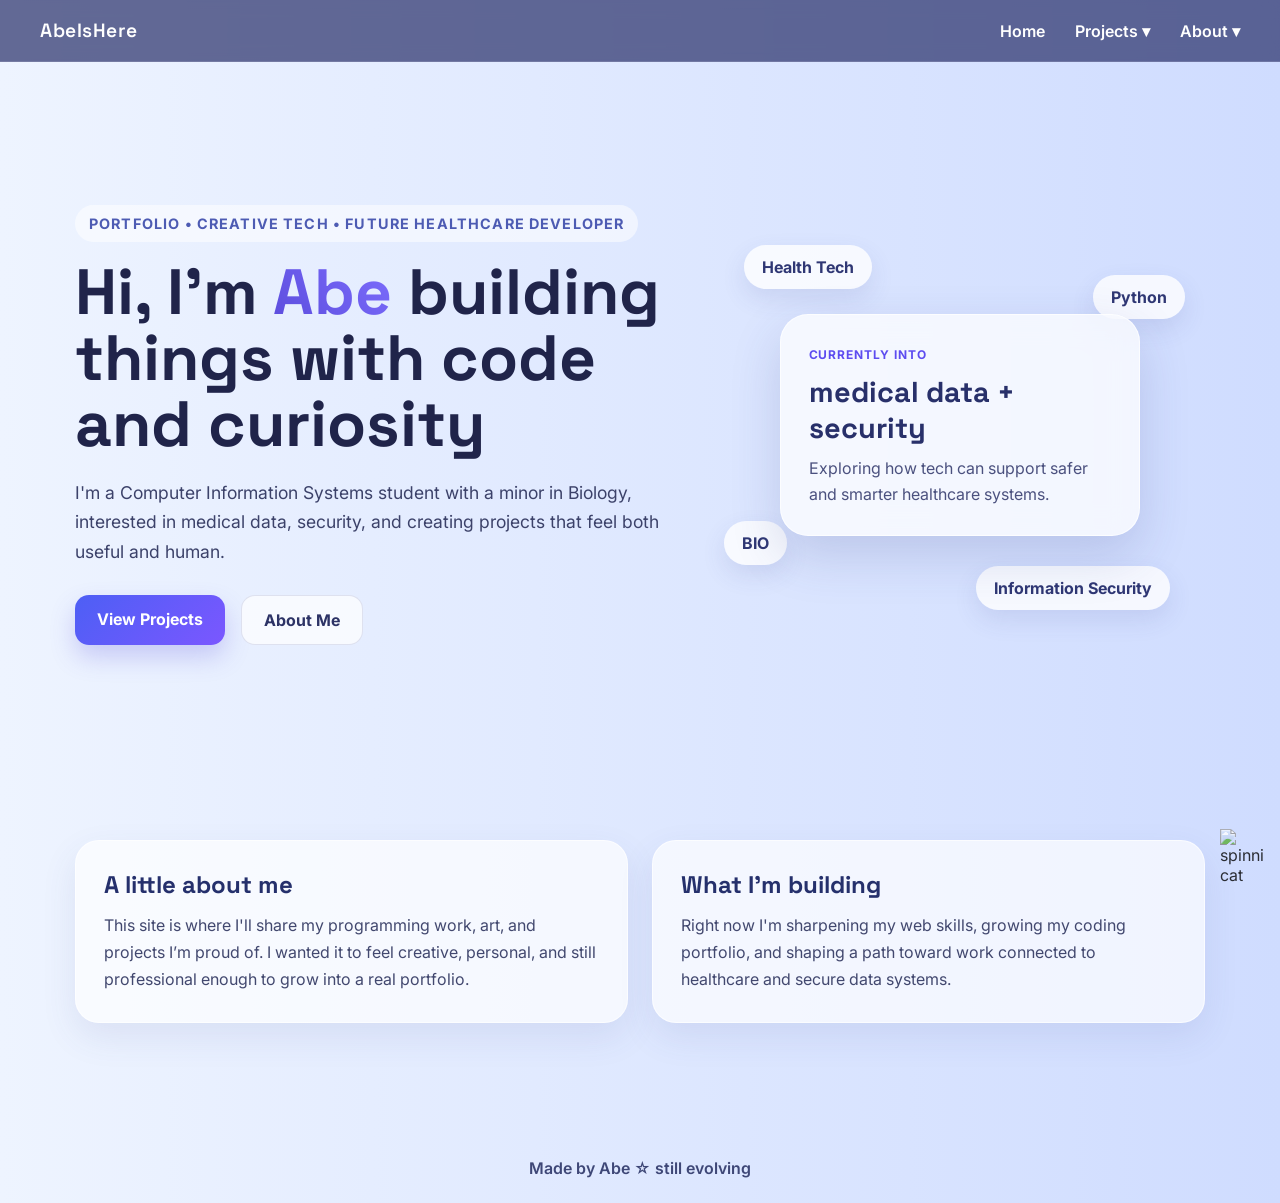
==== public/index.html @ e4e8d24d "Version 2 of Website" ====
<!DOCTYPE html>
<html lang="en">
  <head>
    <meta charset="UTF-8">
    <meta name="viewport" content="width=device-width, initial-scale=1.0">
    <title>AbeIsHere</title>
    <link rel="stylesheet" href="styles.css">
    <link href="/images/favicon.ico" rel="icon" type="image/x-icon">
    <link rel="preconnect" href="https://fonts.googleapis.com">
    <link rel="preconnect" href="https://fonts.gstatic.com" crossorigin>
    <link href="https://fonts.googleapis.com/css2?family=Inter:wght@400;600;700;800&family=Space+Grotesk:wght@500;700&display=swap" rel="stylesheet">
  </head>

  <body>
    <!-- Dropdown menu --> 
    <nav class="navbar">
      <div class="nav-logo"><a href="index.html">AbeIsHere</a></div>

      <ul class="nav-links">
        <li><a href="index.html">Home</a></li>

        <li class="dropdown">
          <a href="#">Projects ▾</a>
          <ul class="dropdown-menu">
            <li><a href="temp.html">Programming</a></li>
            <li><a href="temp.html">Art</a></li>
            <li><a href="temp.html">Research</a></li>
          </ul>
        </li>

        <li class="dropdown">
          <a href="#">About ▾</a>
          <ul class="dropdown-menu">
            <li><a href="resume.html">Resume</a></li>
            <li><a href="contact.html">Contact</a></li>
          </ul>
        </li>
      </ul>
    </nav>

    <main class="hero">
      <div class="hero-text">
        <p class="eyebrow">Portfolio • Creative Tech • Future Healthcare Developer</p>

        <h1>
          Hi, I'm <span>Abe</span>
          building things with code and curiosity
        </h1>

        <p class="hero-description">
          I'm a Computer Information Systems student with a minor in Biology,
          interested in medical data, security, and creating projects that feel both useful and human.
        </p>

        <div class="hero-buttons">
          <a href="#" class="btn primary">View Projects</a>
          <a href="#" class="btn secondary">About Me</a>
        </div>
      </div>

      <div class="hero-visual">
        <div class="orbit-card">
          <div class="mini-tag">currently into</div>
          <h2>medical data + security</h2>
          <p>Exploring how tech can support safer and smarter healthcare systems.</p>
        </div>

        <div class="floating floating-1">Health Tech</div>
        <div class="floating floating-2">Python</div>
        <div class="floating floating-3">BIO</div>
        <div class="floating floating-4">Information Security</div>
      </div>
    </main>


    <section class="about-preview">
      <div class="about-card">
        <h2>A little about me</h2>
        <p>
          This site is where I'll share my programming work, art, and projects I’m proud of.
          I wanted it to feel creative, personal, and still professional enough to grow into a real portfolio.
        </p>
      </div>

      <div class="about-card">
        <h2>What I'm building</h2>
        <p>
          Right now I'm sharpening my web skills, growing my coding portfolio, and shaping a path
          toward work connected to healthcare and secure data systems.
        </p>
      </div>
    </section>

    <img src="/images/cat-spinning.gif" class="cat-corner" alt="spinning cat">

    <footer class="footer">
      <p>Made by Abe ☆ still evolving</p>
    </footer>
  </body>
</html>
---- public/styles.css ----
* {
  box-sizing: border-box;
  margin: 0;
  padding: 0;
}

html, body {
  width: 100%;
  overflow-x: hidden;
}

body {
  font-family: "Inter", sans-serif;

 background: linear-gradient(
    270deg,
    #eef4ff,
    #c6d6ff,
    #b0c4ff,
    #eef4ff
  );

  background-size: 600% 600%;
  animation: gradientFlow 25s ease infinite;
}

/* NAVBAR */
.navbar {
  display: flex;
  justify-content: space-between;
  align-items: center;
  padding: 18px 40px;
  background: rgba(39, 46, 105, 0.7);
  backdrop-filter: blur(10px);
  color: white;
  position: fixed;
  top: 0;
  left: 0;
  width: 100%;
  z-index: 1000;
  border-bottom: 1px solid rgba(255, 255, 255, 0.12);
  box-sizing: border-box;
}

.nav-logo {
  font-family: "Space Grotesk", sans-serif;
  font-size: 1.2rem;
  font-weight: 700;
  letter-spacing: 0.5px;
}

.nav-logo a {
  color: white;
  text-decoration: none;
  font-weight: 600;
  transition: color 0.2s ease;
}

.nav-logo a:hover {
  color: #bfd0ff;
}

.nav-links {
  list-style: none;
  display: flex;
  gap: 30px;
}

.nav-links li {
  position: relative;
}

.nav-links a {
  color: white;
  text-decoration: none;
  font-weight: 600;
  transition: color 0.2s ease;
}

.nav-links a:hover {
  color: #bfd0ff;
}

/* DROPDOWN */
.dropdown-menu {
  opacity: 0;
  visibility: hidden;
  transform: translateY(-6px);
  transition: all 0.2s ease;
  position: absolute;
  top: 30px;
  right: 0;
  background-color: white;
  list-style: none;
  padding: 10px 0;
  min-width: 170px;
  border-radius: 12px;
  box-shadow: 0 12px 30px rgba(42, 50, 100, 0.18);
}

.dropdown-menu li {
  padding: 8px 16px;
}

.dropdown-menu li a {
  color: #383879;
}

.dropdown-menu li a:hover {
  color: #111;
}

.dropdown:hover .dropdown-menu {
  opacity: 1;
  visibility: visible;
  transform: translateY(0);
}

/*BACKGROUND ANIMATION*/
@keyframes gradientFlow {
  0% {
    background-position: 0% 50%;
  }

  50% {
    background-position: 100% 50%;
  }

  100% {
    background-position: 0% 50%;
  }
}

/* HERO */
.hero {
  display: grid;
  grid-template-columns: 1.2fr 1fr;
  align-items: center;
  gap: 50px;
  padding: 80px 60px 50px;
  max-width: 1250px;
  margin: 0 auto;
  min-height: calc(100vh - 80px);
}

.eyebrow {
  display: inline-block;
  margin-bottom: 18px;
  font-size: 0.9rem;
  font-weight: 700;
  letter-spacing: 0.08em;
  text-transform: uppercase;
  color: #4d5bb3;
  background: rgba(255, 255, 255, 0.55);
  padding: 10px 14px;
  border-radius: 999px;
}

.hero h1 {
  font-family: "Space Grotesk", sans-serif;
  font-size: clamp(2.7rem, 5vw, 5rem);
  line-height: 1.03;
  margin-bottom: 20px;
  color: #20244a;
}

.hero h1 span {
  background: linear-gradient(45deg, #5a4bdb, #7f6fff);

  background-clip: text;
  -webkit-background-clip: text;

  color: transparent;
  -webkit-text-fill-color: transparent;
}

.hero-description {
  font-size: 1.1rem;
  line-height: 1.7;
  max-width: 650px;
  color: #3c426a;
  margin-bottom: 28px;
}

.hero-buttons {
  display: flex;
  gap: 16px;
  flex-wrap: wrap;
}

.btn {
  display: inline-block;
  padding: 14px 22px;
  border-radius: 14px;
  font-weight: 700;
  text-decoration: none;
  transition: transform 0.2s ease, box-shadow 0.2s ease, background 0.2s ease;
}

.btn:hover {
  transform: translateY(-2px);
}

.btn.primary {
  background: linear-gradient(135deg, #4d5ff5, #7b57ff);
  color: white;
  box-shadow: 0 12px 24px rgba(91, 84, 220, 0.25);
}

.btn.secondary {
  background: rgba(255, 255, 255, 0.7);
  color: #2d3366;
  border: 1px solid rgba(63, 74, 145, 0.14);
}

/* HERO VISUAL */
.hero-visual {
  position: relative;
  min-height: 420px;
  display: flex;
  align-items: center;
  justify-content: center;
}

.orbit-card {
  width: min(360px, 100%);
  background: rgba(255, 255, 255, 0.72);
  backdrop-filter: blur(14px);
  border: 1px solid rgba(255, 255, 255, 0.7);
  border-radius: 28px;
  padding: 28px;
  box-shadow: 0 20px 50px rgba(55, 67, 138, 0.18);
  position: relative;
  z-index: 2;
}

.orbit-card h2 {
  font-family: "Space Grotesk", sans-serif;
  font-size: 1.8rem;
  color: #28306a;
  margin-bottom: 10px;
}

.orbit-card p {
  color: #4b517f;
  line-height: 1.6;
}

.mini-tag {
  display: inline-block;
  font-size: 0.75rem;
  font-weight: 700;
  text-transform: uppercase;
  letter-spacing: 0.08em;
  margin-bottom: 12px;
  color: #5d4cf0;
}

/* FLOATING TAGS */
.floating {
  position: absolute;
  padding: 12px 18px;
  border-radius: 999px;
  font-weight: 700;
  background: rgba(255, 255, 255, 0.8);
  color: #2f3774;
  box-shadow: 0 10px 25px rgba(67, 78, 145, 0.12);
  animation: floaty 4s ease-in-out infinite;
}

.floating-1 {
  top: 30px;
  left: 30px;
}

.floating-2 {
  top: 60px;
  right: 20px;
  animation-delay: 0.8s;
}

.floating-3 {
  bottom: 70px;
  left: 10px;
  animation-delay: 1.5s;
}

.floating-4 {
  bottom: 25px;
  right: 35px;
  animation-delay: 2.2s;
}

@keyframes floaty {
  0%, 100% {
    transform: translateY(0px);
  }
  50% {
    transform: translateY(-10px);
  }
}

/* ABOUT SECTION */
.about-preview {
  max-width: 1250px;
  margin: 0 auto;
  padding: 20px 60px 80px;
  display: grid;
  grid-template-columns: repeat(2, 1fr);
  gap: 24px;
}

.about-card {
  background: rgba(255, 255, 255, 0.68);
  border: 1px solid rgba(255, 255, 255, 0.65);
  border-radius: 24px;
  padding: 28px;
  box-shadow: 0 14px 35px rgba(67, 78, 145, 0.1);
}

.about-card h2 {
  font-family: "Space Grotesk", sans-serif;
  margin-bottom: 12px;
  color: #25306c;
}

.about-card p {
  line-height: 1.7;
  color: #42486f;
}


.cat-footer {
  text-align: center;
  margin-top: 40px;
}

/* CAT GIF */
.cat-corner {
  position: fixed;
  bottom: 15px;
  right: 15px;
  width: 45px;
  opacity: 0.8;
}

.footer {
  text-align: center;
  padding: 25px;
  color: #3e4777;
  font-weight: 600;
}

/* RESPONSIVE */
@media (max-width: 900px) {
  .hero,
  .about-preview {
    grid-template-columns: 1fr;
  }

  .hero {
    padding: 60px 24px 40px;
    gap: 30px;
  }

  .about-preview {
    padding: 10px 24px 60px;
  }

  .navbar {
    padding: 16px 20px;
  }

  .nav-links {
    gap: 18px;
    font-size: 0.95rem;
  }

  .hero-visual {
    min-height: 320px;
  }
}

@media (max-width: 600px) {
  .nav-links {
    gap: 12px;
    font-size: 0.85rem;
  }

  .hero h1 {
    font-size: 2.4rem;
  }

  .hero-description {
    font-size: 1rem;
  }

  .floating {
    font-size: 0.85rem;
    padding: 10px 14px;
  }
}

.temp {
  padding:50px;
  margin: auto;
  text-align: center;
}

.temp img {
  display: block;
  margin: auto;

  width: 30%;
  height: auto;
}

/*RESUME PAGE*/
.resume-page {
  max-width: 900px;
  margin: auto;
  padding: 120px 20px 60px;
}

.resume-page h1 {
  font-size: 40px;
  margin-bottom: 5px;
}

.resume-contact {
  margin-bottom: 20px;
  color: #555;
}

.resume-section {
  margin-top: 40px;
}

.resume-section h2 {
  border-bottom: 2px solid #6e7072;
  padding-bottom: 6px;
  margin-bottom: 15px;
}

.resume-item {
  margin-bottom: 25px;
}

.resume-meta {
  color: #666;
  margin-bottom: 10px;
}

.resume-sub {
  margin-top: 8px;
  color: #555;
}

.resume-sub span {
  color: #111;
}

.skills-list {
  list-style: none;
  padding: 0;
}

.skills-list li {
  margin-bottom: 6px;
}

.resume-item ul {
  padding-left: 20px;
}



/*CONTACT*/
#last {
    width: 100%;
    height: auto;
    display: flex; /* Corrected for centering content */
    justify-content: center;
    background-color: #ffb3b3;
}

.full {
    width: 80%;
    display: inline-block;
    margin: 2%;
    margin-left: 10%;
    text-align: center;
    background-color: black;
    color: white;
    border: 15px solid orange;
    border-radius: 5px;
    margin-bottom: 8%;
    margin-top: 8%;
}

.full h3 {
    font-size: 2rem;
    display: block;
    margin: 2%;
    margin-bottom: 0;
}

.lt {
    padding: 2%;
    margin: 2%;
}

.rt {
    padding: 2%;
    margin: 2%;
}

.lt textarea {
    width: 94%;
    margin-left: 2.8%;
}

button {
    margin: 2%;
}

.btn-primary {
    background-color: black;
    border: 2px solid white;
    border-radius: 5%; /* Adjusted for a cleaner appearance */
}

.list-item {
    margin-bottom: 2%;
    list-style-type: none;
}

.list-item span {
    margin-left: 10px;
    font-size: 1.4rem;
}

.list-item a {
    color: white;
    display: inline-block;
}

.list-item a:hover {
    text-decoration: underline;
}

/* ============================= */
/* CONTACT PAGE */
/* ============================= */

#last {
  padding: 50px 20px;
}

/* main container */
.full {
  width: 90%;
  max-width: 1000px;
  margin: 40px auto;

  padding: 35px;

  background: rgba(255,255,255,0.18);
  backdrop-filter: blur(10px);

  border-radius: 18px;

  box-shadow: 0 8px 24px rgba(0,0,0,0.15);
}

/* title */
.full h3 {
  text-align: center;
  color: rgb(56,56,121);
  margin-bottom: 30px;
}

/* form fields */
.form-control {
  width: 100%;
  max-width: 600px;

  padding: 10px 12px;
  margin-bottom: 15px;

  border-radius: 10px;
  border: 1px solid rgba(56,56,121,0.25);

  background-color: white;
  color: rgb(41,41,61);

  font-size: 14px;
}

/* CONTACT PAGE */
body {
  min-height: 100vh;
}

form {
  max-width: 520px;
  margin: 120px auto 40px;
  padding: 0 20px;
}

#form-status {
  margin-top: 14px;
  color: rgb(56, 56, 121);
  font-weight: 600;
}

.form-group {
  margin-bottom: 18px;
}

.form-control {
  width: 100%;
  padding: 12px 14px;
  border-radius: 14px;
  border: 1px solid rgba(56, 56, 121, 0.2);
  background-color: #f8f8f8;
  color: rgb(41, 41, 61);
  font-size: 16px;
}

.form-control::placeholder {
  color: #6b7280;
}

textarea.form-control {
  min-height: 160px;
  resize: vertical;
}

.send-button {
  background-color: rgb(56, 56, 121);
  color: white;
  border: none;
  border-radius: 14px;
  padding: 12px 28px;
  font-weight: 700;
  cursor: pointer;
  margin-top: 8px;
}

.send-button:hover {
  background-color: rgb(41, 41, 100);
}

.footer {
  margin-top: 30px;
}

/* placeholder text */
.form-control::placeholder {
  color: #777;
}

/* textarea resizing */
textarea.form-control {
  resize: vertical;
}

/* send button */
.send-button {
  background-color: rgb(56,56,121);
  border: none;
  border-radius: 10px;

  padding: 10px 20px;
  color: white;

  cursor: pointer;

  transition: 0.2s ease;
}

.send-button:hover {
  background-color: rgb(41,41,100);
}



/* email link */
.contact-text a {
  color: rgb(27,3,183);
  text-decoration: none;
}

.contact-text a:hover {
  text-decoration: underline;
}
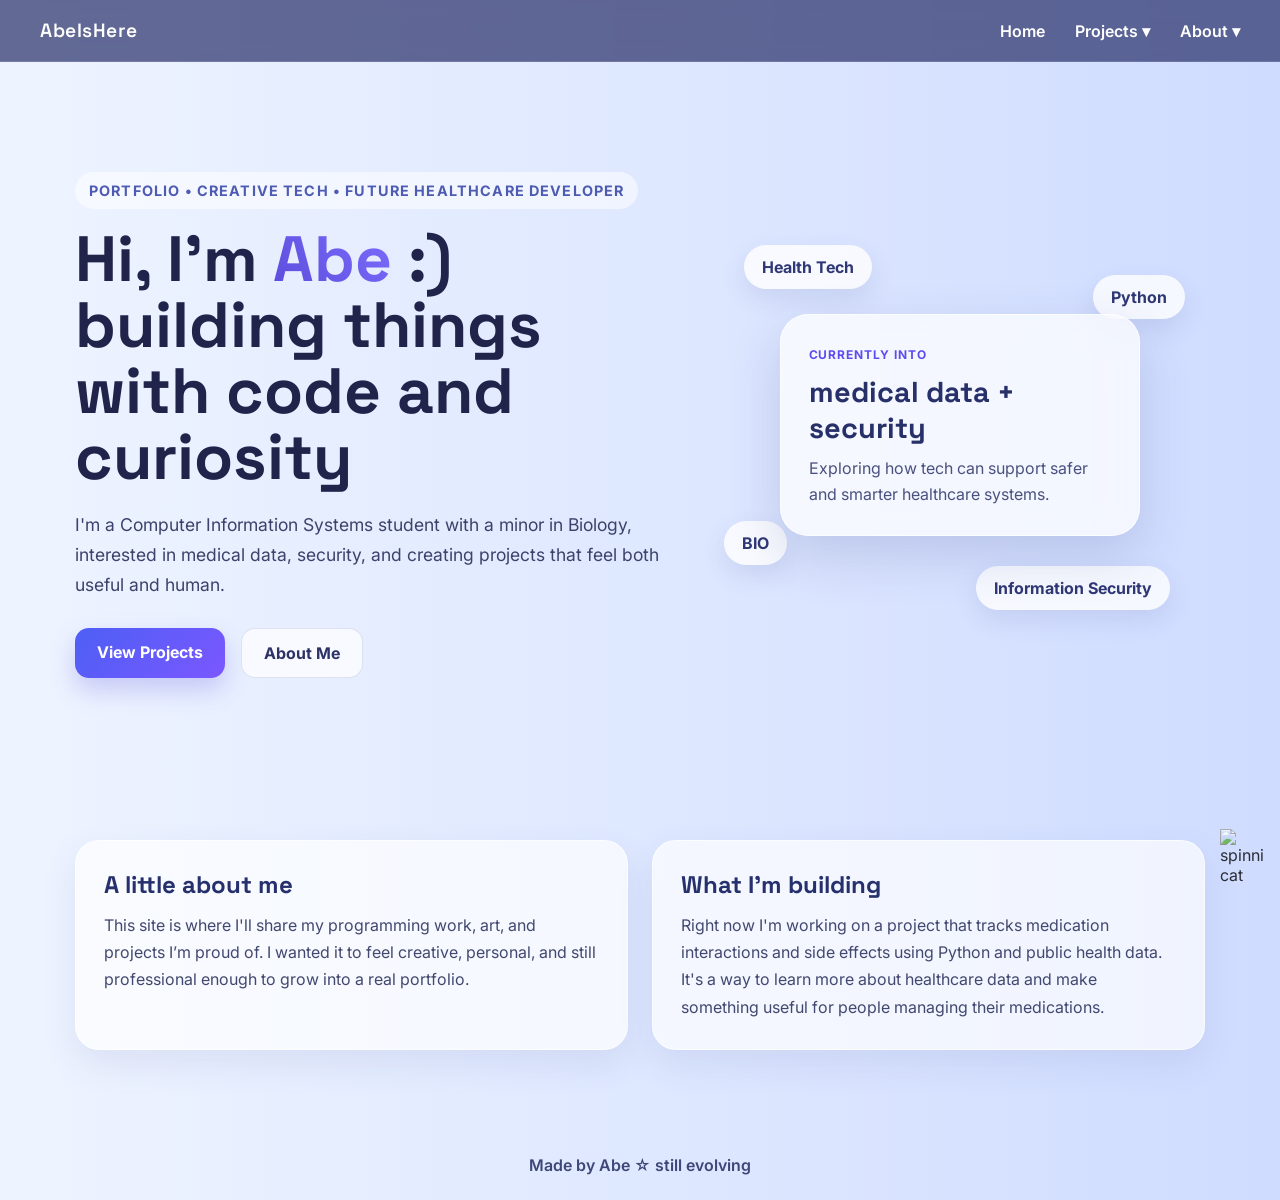
==== commit 0e24fbd9: "Several Changes - Updated contact.html, - Updated 'what i'm building' in index.html -Removed 'Reseac" ====
--- a/public/index.html
+++ b/public/index.html
@@ -24,7 +24,6 @@
           <ul class="dropdown-menu">
             <li><a href="temp.html">Programming</a></li>
             <li><a href="temp.html">Art</a></li>
-            <li><a href="temp.html">Research</a></li>
           </ul>
         </li>
 
@@ -43,7 +42,7 @@
         <p class="eyebrow">Portfolio • Creative Tech • Future Healthcare Developer</p>
 
         <h1>
-          Hi, I'm <span>Abe</span>
+          Hi, I'm <span>Abe</span> :)<br>
           building things with code and curiosity
         </h1>
 
@@ -85,8 +84,9 @@
       <div class="about-card">
         <h2>What I'm building</h2>
         <p>
-          Right now I'm sharpening my web skills, growing my coding portfolio, and shaping a path
-          toward work connected to healthcare and secure data systems.
+          Right now I'm working on a project that tracks medication interactions and side effects using 
+          Python and public health data. It's a way to learn more about healthcare data and make 
+          something useful for people managing their medications.
         </p>
       </div>
     </section>
--- a/public/styles.css
+++ b/public/styles.css
@@ -475,143 +475,25 @@
 
 
 
-/*CONTACT*/
-#last {
-    width: 100%;
-    height: auto;
-    display: flex; /* Corrected for centering content */
-    justify-content: center;
-    background-color: #ffb3b3;
-}
-
-.full {
-    width: 80%;
-    display: inline-block;
-    margin: 2%;
-    margin-left: 10%;
-    text-align: center;
-    background-color: black;
-    color: white;
-    border: 15px solid orange;
-    border-radius: 5px;
-    margin-bottom: 8%;
-    margin-top: 8%;
-}
-
-.full h3 {
-    font-size: 2rem;
-    display: block;
-    margin: 2%;
-    margin-bottom: 0;
-}
-
-.lt {
-    padding: 2%;
-    margin: 2%;
-}
-
-.rt {
-    padding: 2%;
-    margin: 2%;
-}
-
-.lt textarea {
-    width: 94%;
-    margin-left: 2.8%;
-}
-
-button {
-    margin: 2%;
-}
-
-.btn-primary {
-    background-color: black;
-    border: 2px solid white;
-    border-radius: 5%; /* Adjusted for a cleaner appearance */
-}
-
-.list-item {
-    margin-bottom: 2%;
-    list-style-type: none;
-}
-
-.list-item span {
-    margin-left: 10px;
-    font-size: 1.4rem;
-}
-
-.list-item a {
-    color: white;
-    display: inline-block;
-}
-
-.list-item a:hover {
-    text-decoration: underline;
-}
-
-/* ============================= */
-/* CONTACT PAGE */
-/* ============================= */
-
-#last {
-  padding: 50px 20px;
-}
-
-/* main container */
-.full {
-  width: 90%;
-  max-width: 1000px;
-  margin: 40px auto;
-
-  padding: 35px;
-
-  background: rgba(255,255,255,0.18);
-  backdrop-filter: blur(10px);
-
-  border-radius: 18px;
-
-  box-shadow: 0 8px 24px rgba(0,0,0,0.15);
-}
-
-/* title */
-.full h3 {
-  text-align: center;
-  color: rgb(56,56,121);
-  margin-bottom: 30px;
-}
-
-/* form fields */
-.form-control {
-  width: 100%;
-  max-width: 600px;
-
-  padding: 10px 12px;
-  margin-bottom: 15px;
-
-  border-radius: 10px;
-  border: 1px solid rgba(56,56,121,0.25);
-
-  background-color: white;
-  color: rgb(41,41,61);
-
-  font-size: 14px;
-}
-
 /* CONTACT PAGE */
 body {
   min-height: 100vh;
 }
 
-form {
-  max-width: 520px;
-  margin: 120px auto 40px;
-  padding: 0 20px;
-}
-
-#form-status {
-  margin-top: 14px;
-  color: rgb(56, 56, 121);
-  font-weight: 600;
+.contact-page {
+  max-width: 900px;
+  margin: 0 auto;
+  padding: 120px 20px 60px;
+}
+
+.contact-hero {
+  max-width: 760px;
+  margin: 0 auto 28px;
+}
+
+.contact-form {
+  max-width: 760px;
+  margin: 0 auto;
 }
 
 .form-group {
@@ -652,47 +534,34 @@
   background-color: rgb(41, 41, 100);
 }
 
-.footer {
-  margin-top: 30px;
-}
-
-/* placeholder text */
-.form-control::placeholder {
-  color: #777;
-}
-
-/* textarea resizing */
-textarea.form-control {
-  resize: vertical;
-}
-
-/* send button */
-.send-button {
-  background-color: rgb(56,56,121);
-  border: none;
-  border-radius: 10px;
-
-  padding: 10px 20px;
-  color: white;
-
-  cursor: pointer;
-
-  transition: 0.2s ease;
-}
-
-.send-button:hover {
-  background-color: rgb(41,41,100);
-}
-
-
-
-/* email link */
-.contact-text a {
-  color: rgb(27,3,183);
-  text-decoration: none;
-}
-
-.contact-text a:hover {
-  text-decoration: underline;
-}
-
+
+.contact-card {
+  background: rgba(255, 255, 255, 0.68);
+  border: 1px solid rgba(255, 255, 255, 0.65);
+  border-radius: 24px;
+  padding: 28px;
+  box-shadow: 0 14px 35px rgba(67, 78, 145, 0.1);
+}
+
+.contact-card h2 {
+  font-family: "Space Grotesk", sans-serif;
+  font-size: 2rem;
+  margin-bottom: 12px;
+  color: #25306c;
+}
+
+.contact-card p {
+  line-height: 1.7;
+  color: #42486f;
+}
+
+@media (max-width: 600px) {
+  .contact-page {
+    padding: 100px 16px 50px;
+  }
+
+  .contact-card {
+    padding: 22px;
+  }
+}
+
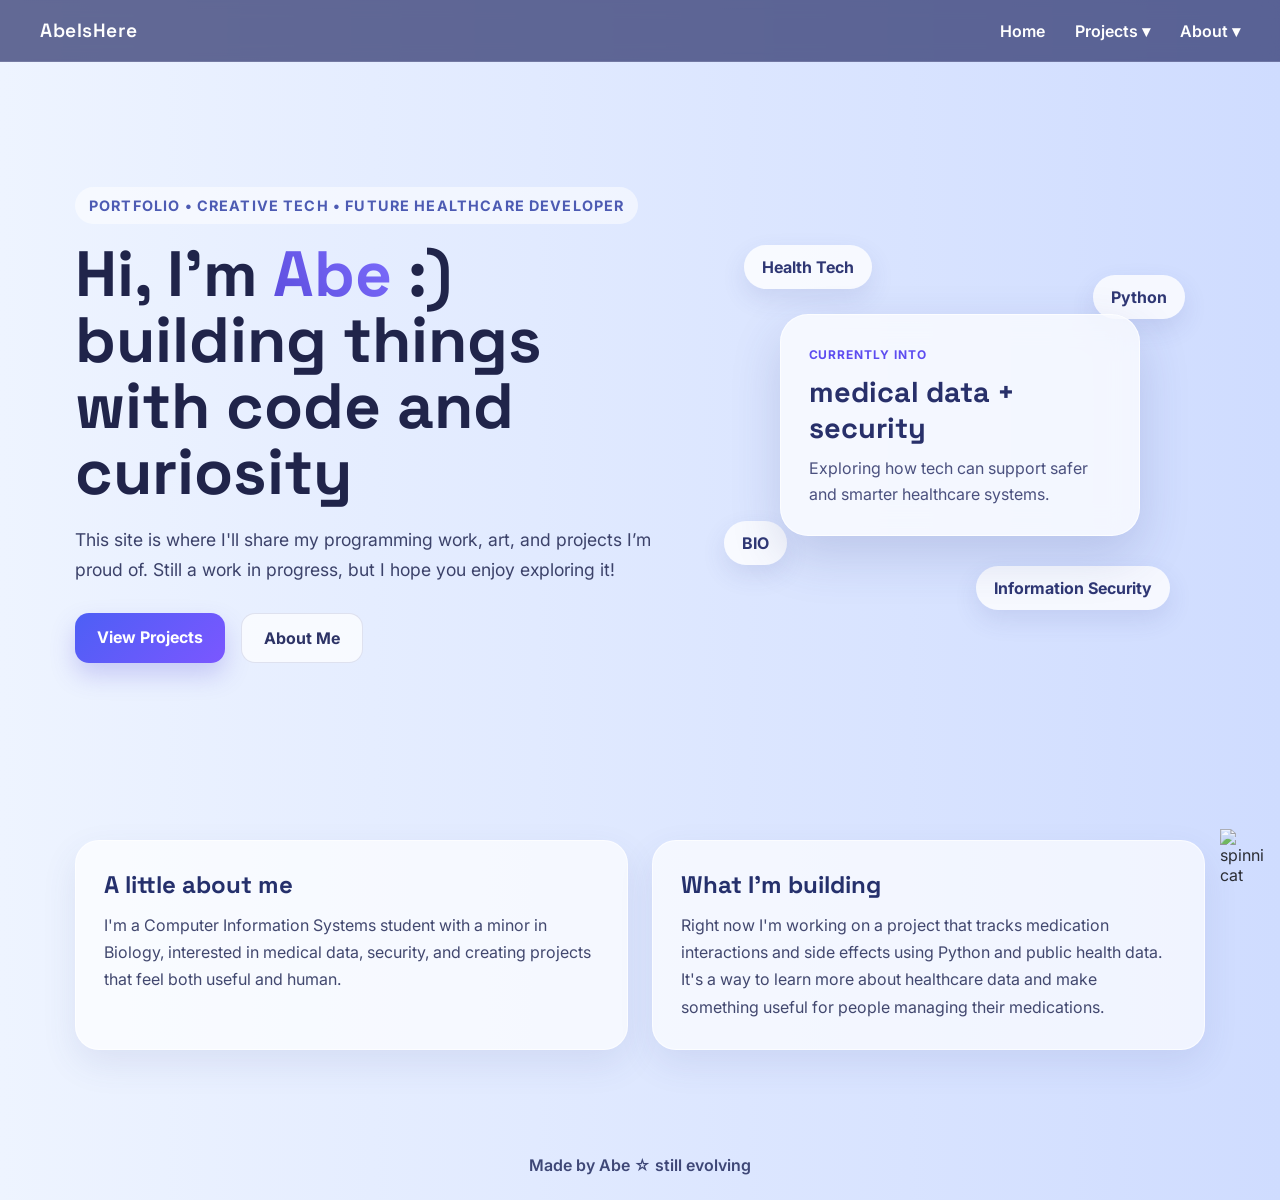
==== commit e957c259: "updated projects and and some buttons that had missing links" ====
--- a/public/index.html
+++ b/public/index.html
@@ -22,7 +22,7 @@
         <li class="dropdown">
           <a href="#">Projects ▾</a>
           <ul class="dropdown-menu">
-            <li><a href="temp.html">Programming</a></li>
+            <li><a href="programs.html">Programming</a></li>
             <li><a href="temp.html">Art</a></li>
           </ul>
         </li>
@@ -47,13 +47,13 @@
         </h1>
 
         <p class="hero-description">
-          I'm a Computer Information Systems student with a minor in Biology,
-          interested in medical data, security, and creating projects that feel both useful and human.
+          This site is where I'll share my programming work, art, and projects I’m proud of.
+          Still a work in progress, but I hope you enjoy exploring it!
         </p>
 
         <div class="hero-buttons">
-          <a href="#" class="btn primary">View Projects</a>
-          <a href="#" class="btn secondary">About Me</a>
+          <a href="programs.html" class="btn primary">View Projects</a>
+          <a href="temp.html" class="btn secondary">About Me</a>
         </div>
       </div>
 
@@ -76,8 +76,8 @@
       <div class="about-card">
         <h2>A little about me</h2>
         <p>
-          This site is where I'll share my programming work, art, and projects I’m proud of.
-          I wanted it to feel creative, personal, and still professional enough to grow into a real portfolio.
+          I'm a Computer Information Systems student with a minor in Biology,
+          interested in medical data, security, and creating projects that feel both useful and human.
         </p>
       </div>
 
--- a/public/styles.css
+++ b/public/styles.css
@@ -379,6 +379,10 @@
   .hero-visual {
     min-height: 320px;
   }
+
+  .program-card {
+    grid-template-columns: 1fr;
+  }
 }
 
 @media (max-width: 600px) {
@@ -565,3 +569,171 @@
   }
 }
 
+/* PROGRAMS PAGE */
+.programs-page {
+  max-width: 1100px;
+  margin: 0 auto;
+  padding: 120px 20px 60px;
+}
+
+.programs-page h1 {
+  font-family: "Space Grotesk", sans-serif;
+  font-size: 40px;
+  margin-bottom: 12px;
+  color: #25306c;
+  margin-bottom: 10px;
+}
+
+.programs-page p {
+  color: #555;
+  line-height: 1.6;
+}
+
+.programs-page > p {
+  max-width: 720px;
+  margin-bottom: 32px;
+}
+
+.programs-grid {
+  display: grid;
+  grid-template-columns: 1fr;
+  gap: 28px;
+}
+
+.program-card {
+  display: grid;
+  grid-template-columns: minmax(220px, 280px) minmax(0, 1fr);
+  gap: 28px;
+  align-items: start;
+  background: rgba(255, 255, 255, 0.68);
+  border: 1px solid rgba(255, 255, 255, 0.65);
+  border-radius: 24px;
+  padding: 28px;
+  box-shadow: 0 14px 35px rgba(67, 78, 145, 0.1);
+}
+
+.program-card-header {
+  display: flex;
+  flex-direction: column;
+  gap: 18px;
+  height: 100%;
+}
+
+.program-card-header .btn {
+  align-self: flex-start;
+}
+
+.program-card-body {
+  min-width: 0;
+}
+
+.program-card h2 {
+  font-family: "Space Grotesk", sans-serif;
+  font-size: 1.65rem;
+  margin-bottom: 8px;
+  color: #25306c;
+}
+
+.program-timeline {
+  display: inline-block;
+  margin-bottom: 14px;
+  padding: 6px 12px;
+  border-radius: 999px;
+  background: rgba(92, 108, 204, 0.12);
+  color: #4453a3;
+  font-size: 0.9rem;
+  font-weight: 700;
+  letter-spacing: 0.02em;
+}
+
+.program-card > p:not(.program-timeline) {
+  margin-bottom: 22px;
+  color: #42486f;
+}
+
+.program-card-body p {
+  margin-bottom: 20px;
+  color: #42486f;
+}
+
+.program-card-body p:last-child {
+  margin-bottom: 0;
+}
+
+.program-highlights {
+  margin: 0 0 22px 0;
+  padding-left: 28px;
+  color: #25306c;
+}
+
+.program-highlights li {
+  margin-bottom: 10px;
+  line-height: 1.45;
+}
+
+.program-highlights li:last-child {
+  margin-bottom: 0;
+}
+
+.programs-list {
+  list-style: none;
+  padding: 0;
+}
+
+.programs-list li {
+  margin-bottom: 18px;
+}
+
+.programs-list li a {
+  color: #2d3366;
+  font-weight: 600;
+  text-decoration: none;
+  transition: color 0.2s ease;
+}
+
+.programs-list li a:hover {
+  color: #111;
+}
+
+
+.programs-card {
+  background: rgba(255, 255, 255, 0.68);
+  border: 1px solid rgba(255, 255, 255, 0.65);
+  border-radius: 24px;
+  padding: 28px;
+  box-shadow: 0 14px 35px rgba(67, 78, 145, 0.1);
+}
+.programs-card h2 {
+  font-family: "Space Grotesk", sans-serif;
+  font-size: 2rem;
+  margin-bottom: 12px;
+  color: #25306c;
+}
+.programs-card p {
+  line-height: 1.7;
+  color: #42486f;
+}
+
+@media (max-width: 600px) {
+  .programs-page {
+    padding: 100px 16px 50px;
+  }
+
+  .programs-page h1 {
+    font-size: 2.2rem;
+  }
+
+  .program-card {
+    grid-template-columns: 1fr;
+    gap: 22px;
+    padding: 22px;
+  }
+
+  .program-card-header {
+    gap: 16px;
+  }
+
+  .program-highlights {
+    padding-left: 24px;
+  }
+}
